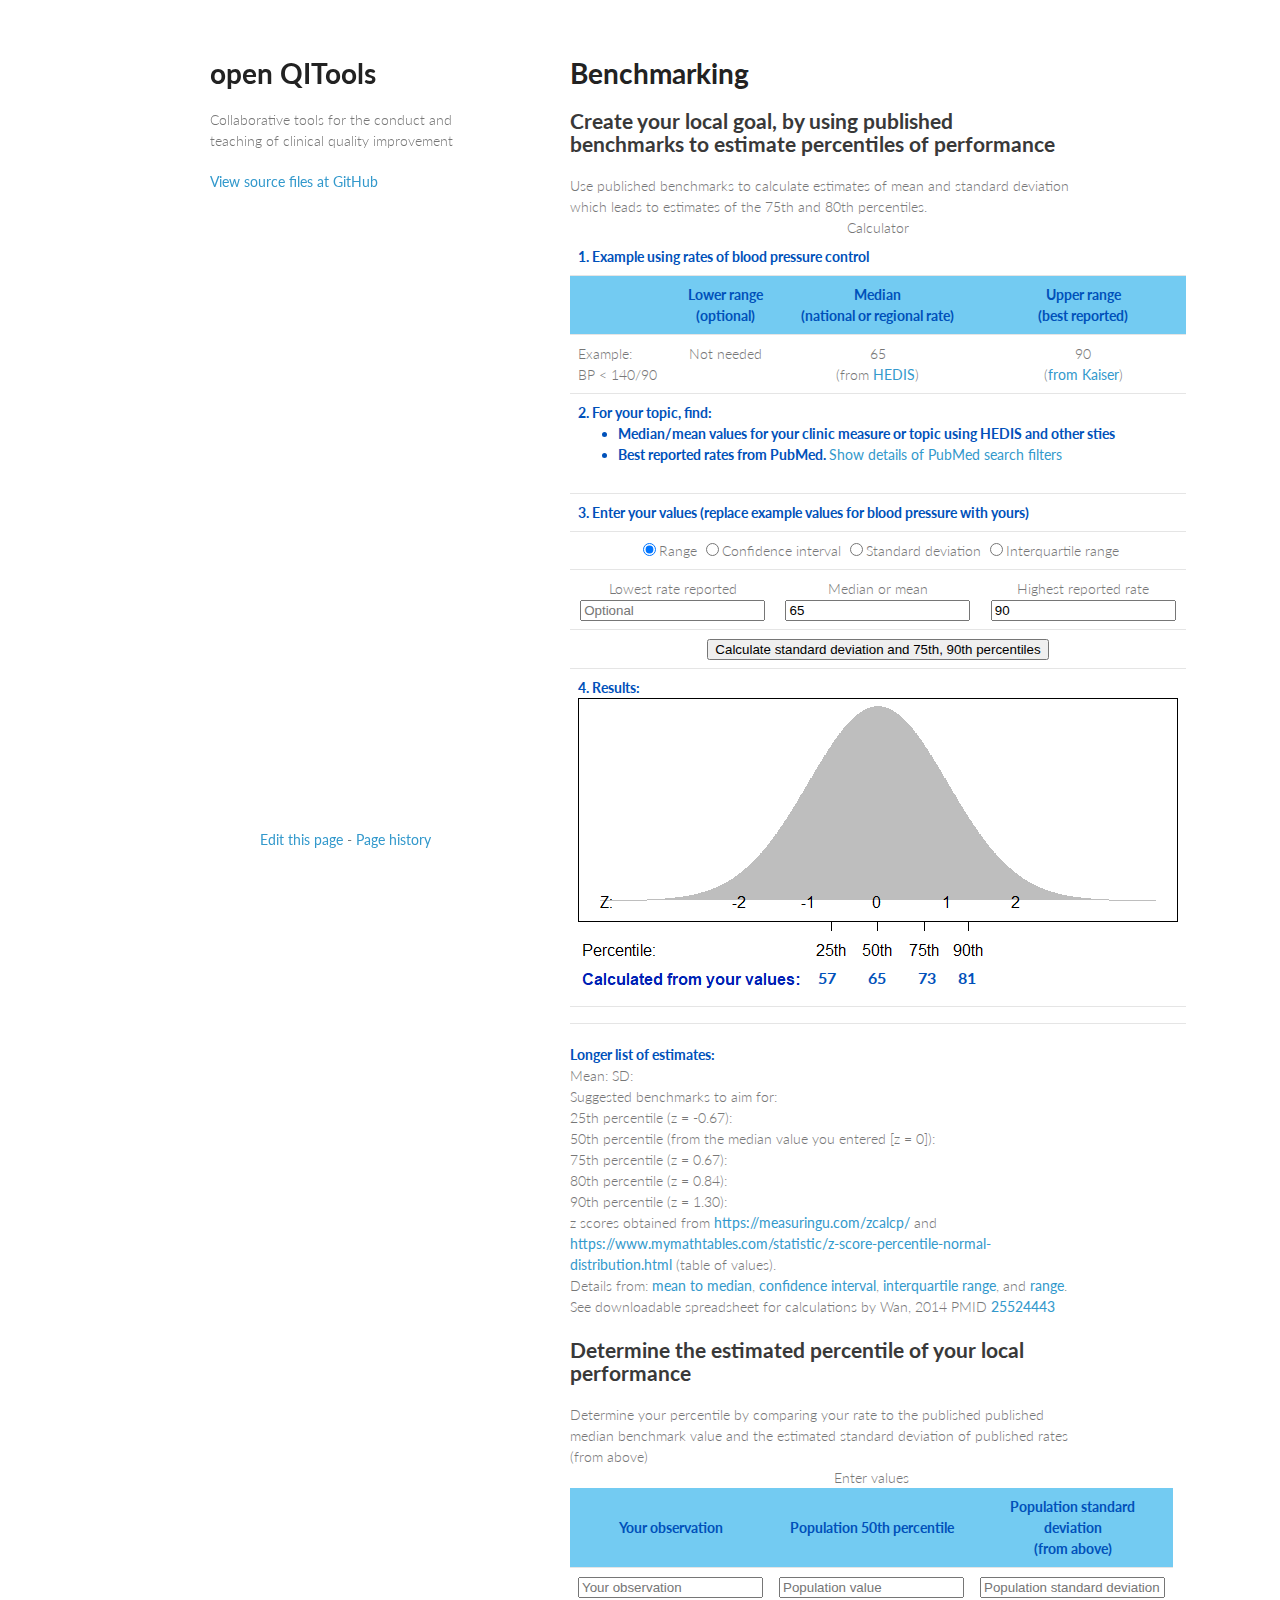
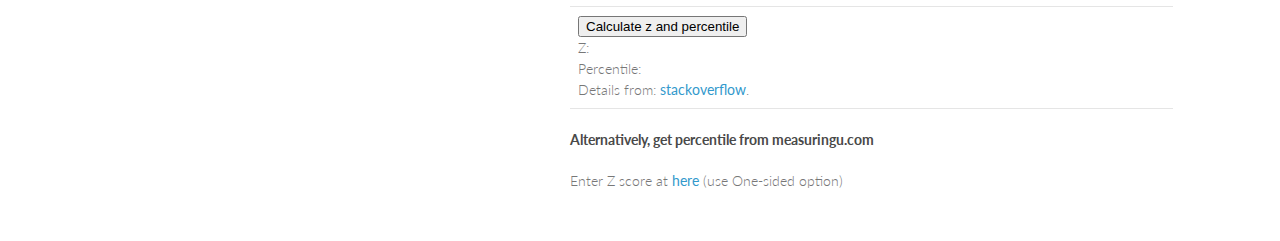
==== benchmarking/index.html @ ed257866 "percentile when z < 0" ====
<!doctype html>
<html>
  <head>
    <meta charset="utf-8">
    <meta http-equiv="X-UA-Compatible" content="chrome=1">
    <title>open QITools</title>

    <link rel="stylesheet" href="http://qitools.github.io/stylesheets/styles.css">
    <link rel="stylesheet" href="http://qitools.github.io/stylesheets/pygment_trac.css">
    <meta name="viewport" content="width=device-width, initial-scale=1, user-scalable=no">
<style>
table {
  border-collapse: collapse;
  width: 100%;
}
th, td {
  text-align: left;
  padding: 8px;
}
th {
  background-color: #73cbf2;
  color: #0051ba;
  text-align: center;
}
.center{
  text-align: center;
  vertical-align: top;
}
</style>
    <!--[if lt IE 9]>
    <script src="//html5shiv.googlecode.com/svn/trunk/html5.js"></script>
    <![endif]-->
<!-- jquery -->
<script src="https://ajax.googleapis.com/ajax/libs/jquery/3.4.1/jquery.min.js"></script>
<script>
	function toggle(itemno) {
		document.getElementById(itemno).style.display = (document.getElementById(itemno).style.display == "none" ) ? "" : "none";
		}

	$(document).ready(function(){

	// From: https://stackoverflow.com/questions/33087520/javascript-possible-to-get-percentile-by-given-z-score-calculating-quantile
	function GetZPercent(z) {

	  // z == number of standard deviations from the mean

	  // if z is greater than 6.5 standard deviations from the mean the
	  // number of significant digits will be outside of a reasonable range

	  if (z < -6.5) {
	    return 0.0;
	  }

	  if (z > 6.5) {
	    return 1.0;
	  }

	  var factK = 1;
	  var sum = 0;
	  var term = 1;
	  var k = 0;
	  var loopStop = Math.exp(-23);

	  while(Math.abs(term) > loopStop) {
	    term = .3989422804 * Math.pow(-1,k) * Math.pow(z,k) / (2 * k + 1) / Math.pow(2,k) * Math.pow(z,k+1) / factK;
	    sum += term;
	    k++;
	    factK *= k;
	  }

	  sum += 0.5;
		
	}
	if (z < 0){sum = 0.5 - sum; // Added 08/03/2020 // moved from above 10/09/2020
	return sum;
	}
 //button handlers
  $("#bttncalculate2").on("click", function(e){
    e.preventDefault();
	var mean = parseFloat($("#mean").val());
	var median = parseFloat($("#median").val());
	var lower = parseFloat($("#lower").val());
	var upper = parseFloat($("#upper").val());
	var width = Math.abs(upper - lower);
	var quantileupper = 0;
	var se = 0;
	var sd = 0;
	var subjects = parseFloat($("#subjects").val());
	if ($("#ci").is(':checked')){
		mean = parseFloat($("#mean").val())
		median = mean;
		se = width/2/1.96 //Chinn, 2000 PMID 11113947
		sd = se;
		//sd = se * Math.sqrt(subjects)  //Varies with sample size
		}
	if ($("#sd").is(':checked')){
		mean = parseFloat($("#mean").val())
		sd = Math.abs(parseFloat($("#sd_input").val()));
		}
	if ($("#iqr").is(':checked')){
		sd = width/1.35;
		}
	if ($("#range").is(':checked')){
		sd = width/4;
		if (isNaN(lower)){
			quantileupper = Math.abs(upper - median);
			sd = quantileupper/2;}
			if (median - quantileupper < 0){sd = quantileupper/3;}
		}
	if ($("#median").val() != ''){
		if ($("#median").val()      != '' && $("#range").is(':checked')){
			// Range
			// Hozo, 2005 PMID 15840177: equation 4
			var mean = (parseFloat($("#lower").val()) + 2*median + parseFloat($("#upper").val()) )/4 + (parseFloat($("#lower").val()) - 2*median + parseFloat($("#upper").val()) )/(4*subjects)
			$("#answer_mean").html(mean.toFixed(2).toString());
			}
		else if ($("#median").val() != '' && $("#iqr").is(':checked')){
			// IQR
			// Wan, 2014 PMID 25524443: equation 14
			var mean = (parseFloat($("#lower").val()) + median + parseFloat($("#upper").val()) )/3
			$("#answer_mean").html(mean.toFixed(2).toString());
			}
		else if ($("#median").val() != '' && $("#sd").is(':checked')){
			// SD
			$("#answer_mean").html('NA');
			}
		else	{
			// CI
//			alert('Select Range and enter values for the range in order to convert the median to a mean.')
			}
		}
		$("#answer_mean").html(mean.toFixed(2).toString());
    	$("#answer_sd").html(sd.toFixed(2).toString());
		if (median - quantileupper < 0){
	    	$("#answer_sd").append(' (adjusted for asymmetry)');
		}
		twentyfifth = median - 0.67 * sd;
		seventyfifth = median + 0.67 * sd;
		eightieth    = median + 0.84 * sd;
	  	ninetieth    = median + 1.30 * sd;
    	//$("#fiftieth").html($("#median").val());
    	$("#twentyfifth").html(twentyfifth.toFixed(1).toString());
    	$("#fiftieth").html(median.toFixed(2).toString());
    	$("#seventyfifth").html(seventyfifth.toFixed(1).toString());
    	$("#eightieth").html(eightieth.toFixed(1).toString());
    	$("#ninetieth").html(ninetieth.toFixed(1).toString());
    	<!-- $("#25th").html(twentyfifth.toFixed(1).toString()); -->
    	$("#50th").html(median.toFixed(1).toString());
    	$("#75th").html(seventyfifth.toFixed(1).toString());
    	$("#90th").html(ninetieth.toFixed(1).toString());
  });
  $("#bttncalculate3").on("click", function(e){
    e.preventDefault();
	//var Z = Math.abs(parseFloat($("#yourobservation").val()) - parseFloat($("#populationvalue").val()) ) / parseFloat($("#populationsigma").val());
	var Z = (parseFloat($("#yourobservation").val()) - parseFloat($("#populationvalue").val()) ) / parseFloat($("#populationsigma").val()); //added 08/03/2020
    	$("#answer_Z").html(Z.toFixed(2).toString());
	var P = GetZPercent(Z);
    	$("#answer_P").html(P.toFixed(2).toString());
	});
  $("#ci").click(function(){
    $("#mean").show();
	$("#median").hide();
    $("#lower").show();
    $("#subjects").show();
    $("#upper").show();
	$("#sd_input").hide();
  });
  $("#sd").click(function(){
    $("#mean").show();
	$("#median").hide();
    $("#lower").hide();
    $("#subjects").hide();
    $("#upper").hide();
	$("#sd_input").show();
  });
  $("#iqr").click(function(){
    $("#mean").hide();
	$("#median").show();
    $("#lower").show();
    $("#subjects").hide();
    $("#upper").show();
	$("#sd_input").hide();
  });
  $("#range").click(function(){
    $("#mean").hide();
	$("#median").show();
    $("#lower").show();
    $("#subjects").hide();
    $("#upper").show();
	$("#sd_input").hide();
  });
});
</script>

</head>
  <body>
    <div class="wrapper">
      <header>
        <h1>open QITools</h1>
        <p>Collaborative tools for the conduct and teaching of clinical quality improvement</p>


        <p class="view"><a href="https://github.com/qitools">View source files at GitHub</a></p>

      </header>
      <section>
        <h1>
<a id="welcome-to-github-pages" class="anchor" href="#welcome-to-github-pages" aria-hidden="true"><span class="octicon octicon-link"></span></a>Benchmarking</h2>
	      <h2>Create your local goal, by using published benchmarks to estimate percentiles of performance</h3>
	      <div>Use published benchmarks to calculate estimates of mean and standard deviation which leads to estimates of the 75th and 80th percentiles.</div>
<form>
	<table style="width:600px">
		<caption>Calculator</caption>
		<tr><td align="center" colspan="4" style="text-align: left;color: #0051ba;font-weight:bold">1. Example using rates of blood pressure control</td></tr>
		<tr><th>&nbsp;</th><th>Lower range<br/>(optional)</td><th>Median<br/>(national or regional rate)</th><th>Upper range<br/>(best reported)</th></tr>
		<tr><td>Example:<br/>BP &lt; 140/90</td><td class="center">Not needed</td><td class="center">65<br/>(from <a href="https://www.ncqa.org/hedis/measures/controlling-high-blood-pressure/">HEDIS</a>)</td><td class="center">90<br/>(<a href="http://pubmed.gov/26939059">from Kaiser</a>)</td></tr>
		<tr><td align="center" colspan="4" style="text-align: left;color: #0051ba;font-weight:bold">2. For your topic, find:
			<ul><li>Median/mean values for your clinic measure or topic using HEDIS and other sties</li>
				<li>
						
						
					<div id="pubmed-filtersshowdetails" style="display:block">Best reported rates from PubMed. 
					<a href="javascript:DivName='pubmed-filters';toggle(DivName);toggle(DivName+'showdetails');toggle(DivName+'hidedetails')">Show details of PubMed search filters</a>
					<noscript><div>(This link toggles display of PubMed filters details)</div></noscript>
					</div>
					<div id="pubmed-filtershidedetails" style="display:none">Best reported rates from PubMed. 
					<a href="javascript:DivName='pubmed-filters';toggle(DivName);toggle(DivName+'showdetails');toggle(DivName+'hidedetails')">Hide details of PubMed search filters</a>
					<noscript><div>(This link toggles display of help details)</div></noscript>
					</div>
					<div id="pubmed-filters" style="display:none;width:550px;border:2px solid red;box-shadow: 15px 15px 10px #888888;">
					<ol>
						<li>Suggested filter based on (<a href="http://pubmed.gov/21806808,20671080" target=_blank>Wilczynski 2010; Hempel, 2011</a>)<img src="http://sumsearch.org/images/external.png" alt="Opens link in new window" />. This example searches for benchmarks for hypertension from Kaiser Permanente.
							<ul>
								<li>(Health Services Administration[major] OR quality) AND (improv* OR enhance* OR increase*) AND (intervention* OR initiative* OR strategy* OR program* OR Process* OR strateg* OR implement*) <br/>AND <br/>(hypertension[title] OR hypertension[major]) <br/>AND <br/>Kaiser[title/abstract]</li>
								<li><a href="https://pubmed.ncbi.nlm.nih.gov/?term=Kaiser[title/abstract]+AND+(hypertension%5Btitle%5D+OR+hypertension%5Bmajor%5D)+AND+(Health+Services+Administration%5Bmajor%5D+OR+quality)+AND+(improv*+OR+enhance*+OR+increase*)+AND+(intervention*+OR+initiative*+OR+strategy*+OR+program*+OR+Process*+OR+strateg*+OR+implement*)" target=_blank>Search this example at PubMed</a><img src="http://sumsearch.org/images/external.png" alt="Opens link in new window" />
								<ul>If insufficient results, consider
									<li>Removing the title/abstract constraint for the institution of interest, or</li>
									<li>Removing the institutional term completely</li></ul></li>
							</ul>
						</li>
					</ol>
					</div>
				
				</li></ul></td></tr>
		<tr><td align="center" colspan="4" style="text-align: left;color: #0051ba;font-weight:bold">3. Enter your values (replace example values for blood pressure with yours)</td></tr>
		<tr><td colspan="4" style="text-align: center;"><input id="range" name="type2" class="type3" type="radio" checked><label for="range">Range</label>&nbsp;<input id="ci" name="type2" class="type2" type="radio"><label for="ci">Confidence interval</label>&nbsp;<input id="sd" name="type2" class="type2" type="radio"><label for="sd">Standard deviation</label>&nbsp;<input id="iqr" name="type2" class="type2" type="radio"><label for="iqr">Interquartile range</label></td></tr>
		<tr>
			<td style="text-align: center;width;33%" colspan="2">Lowest rate reported<br/><input type="text" id="lower" placeholder="Optional"></td>
			<td style="text-align: center;width;33%">Median or mean<br/><input type="text" id="mean" placeholder="Mean" style="display:none;"><input type="text" id="median" value="65"></td>
			<td style="text-align: center;width;33%">Highest reported rate<br/><input type="text" id="upper" value="90"><input type="text" id="sd_input" placeholder="Standard deviation" style="display:none;"></td>
		</tr>
		<!--<tr><td colspan="4" class="center"><input type="text" id="subjects" placeholder="Number subjects in group" style="display:none;width: 200px;" /></td></tr>-->
		<tr><td colspan="4" class="center"><button id="bttncalculate2">Calculate standard deviation and 75th, 90th percentiles</button><br/>
		<tr>
		<td align="center" colspan="4" style="text-align: left;color: #0051ba;font-weight:bold">4. Results:<br/>
		<div class="container" style="position:relative;width:600px;height:300px;border:1">
			<img src="normal.png" alt="normal distribution" style=""/>
		<div id="25th" style="bottom:8px;left:240px;width:20px;position:absolute;font-weight:bold;font-size:16px">57</div>
		<div id="50th" style="bottom:8px;left:290px;width:20px;position:absolute;font-weight:bold;font-size:16px">65</div>
		<div id="75th" style="bottom:8px;left:340px;width:20px;position:absolute;font-weight:bold;font-size:16px">73</div>
		<div id="90th" style="bottom:8px;left:380px;width:20px;position:absolute;font-weight:bold;font-size:16px">81</div>
		</div>
		</td>
		</tr>
		<tr><td align="center" colspan="4" style="text-align: center;color: #0051ba;font-weight:bold"></td></tr>
		</td></tr>
	</table>
</form>
			<div style="color: #0051ba;font-weight:bold">Longer list of estimates:</div>
			Mean: <span id="answer_mean"></span> SD: <span id="answer_sd"></span><br/>
			Suggested benchmarks to aim for:<br/>
			25th percentile (z = -0.67): <span id="twentyfifth"></span><br/>
			50th percentile (from the median value you entered [z = 0]): <span id="fiftieth"></span><br/>
			75th percentile (z = 0.67): <span id="seventyfifth"></span><br/>
			80th percentile (z = 0.84): <span id="eightieth"></span><br/>
			90th percentile (z = 1.30): <span id="ninetieth"></span>
	    		<div>z scores obtained from <a href="https://measuringu.com/zcalcp/">https://measuringu.com/zcalcp/</a> and <a href="https://www.mymathtables.com/statistic/z-score-percentile-normal-distribution.html">https://www.mymathtables.com/statistic/z-score-percentile-normal-distribution.html</a> (table of values).</div>
			<div>Details from: <a href="http://pubmed.gov/25524443,15840177">mean to median</a>, <a href="http://pubmed.gov/11113947">confidence interval</a>, <a href="http://handbook-5-1.cochrane.org/chapter_7/7_7_3_5_mediansand_interquartile_ranges.htm">interquartile range</a>, and <a href="http://www.biomedcentral.com/1471-2288/5/13">range</a>. See downloadable spreadsheet for calculations by Wan, 2014 PMID <a href="https://www.ncbi.nlm.nih.gov/pmc/articles/PMC4383202/">25524443</a></div>
		<div>&nbsp;</div>



	  <h2>Determine the estimated percentile of your local performance</h2>
	  <div>Determine your percentile by comparing your rate to the published published median benchmark value and the estimated standard deviation of published rates (from above)</div>
<form>
	<table style="width:600px">
		<caption>Enter values</caption>
		<tr><th>Your observation</th><th>Population 50th percentile</th><th>Population standard deviation<br/>(from above)</th></tr>
		<tr><td><input type="text" id="yourobservation" placeholder="Your observation"/></td><td><input type="text" id="populationvalue" placeholder="Population value"/></td><td><input type="text" id="populationsigma" placeholder="Population standard deviation"/></td></tr>
		<tr><td colspan="3"><button id="bttncalculate3">Calculate z and percentile</button><br/>
			Z: <span id="answer_Z"></span><br/>
			Percentile: <span id="answer_P"></span>
			<div>Details from: <a href="https://stackoverflow.com/questions/33087520/javascript-possible-to-get-percentile-by-given-z-score-calculating-quantile">stackoverflow</a>.</div>
		</td></tr>
	</table>
</form>
<h4>Alternatively, get percentile from measuringu.com</h4>
<div>Enter Z score at <a href="https://measuringu.com/pcalcz/">here</a> (use One-sided option)</div>
</section>

<footer>
	
<script>
//For gh-pages
//Page history and edit
var pagename = location.pathname.split('/').slice(-1);
if (pagename.length < 1){pagename = "index.html"}
document.write("<div style='text-align:center'><a href='https://github.com/qitools/qitools.github.io/edit/master" + location.pathname + "'>Edit this page</a> - <a href='https://github.com/qitools/qitools.github.io/commits/master" + location.pathname + "'>Page history</a></div>")
</script>
</footer>	      

    </div>

<!-- Global site tag (gtag.js) - Google Analytics -->
<script async src="https://www.googletagmanager.com/gtag/js?id=UA-172431488-1"></script>
<script>
  window.dataLayer = window.dataLayer || [];
  function gtag(){dataLayer.push(arguments);}
  gtag('js', new Date());

  gtag('config', 'UA-172431488-1');
</script>

  </body>
</html>
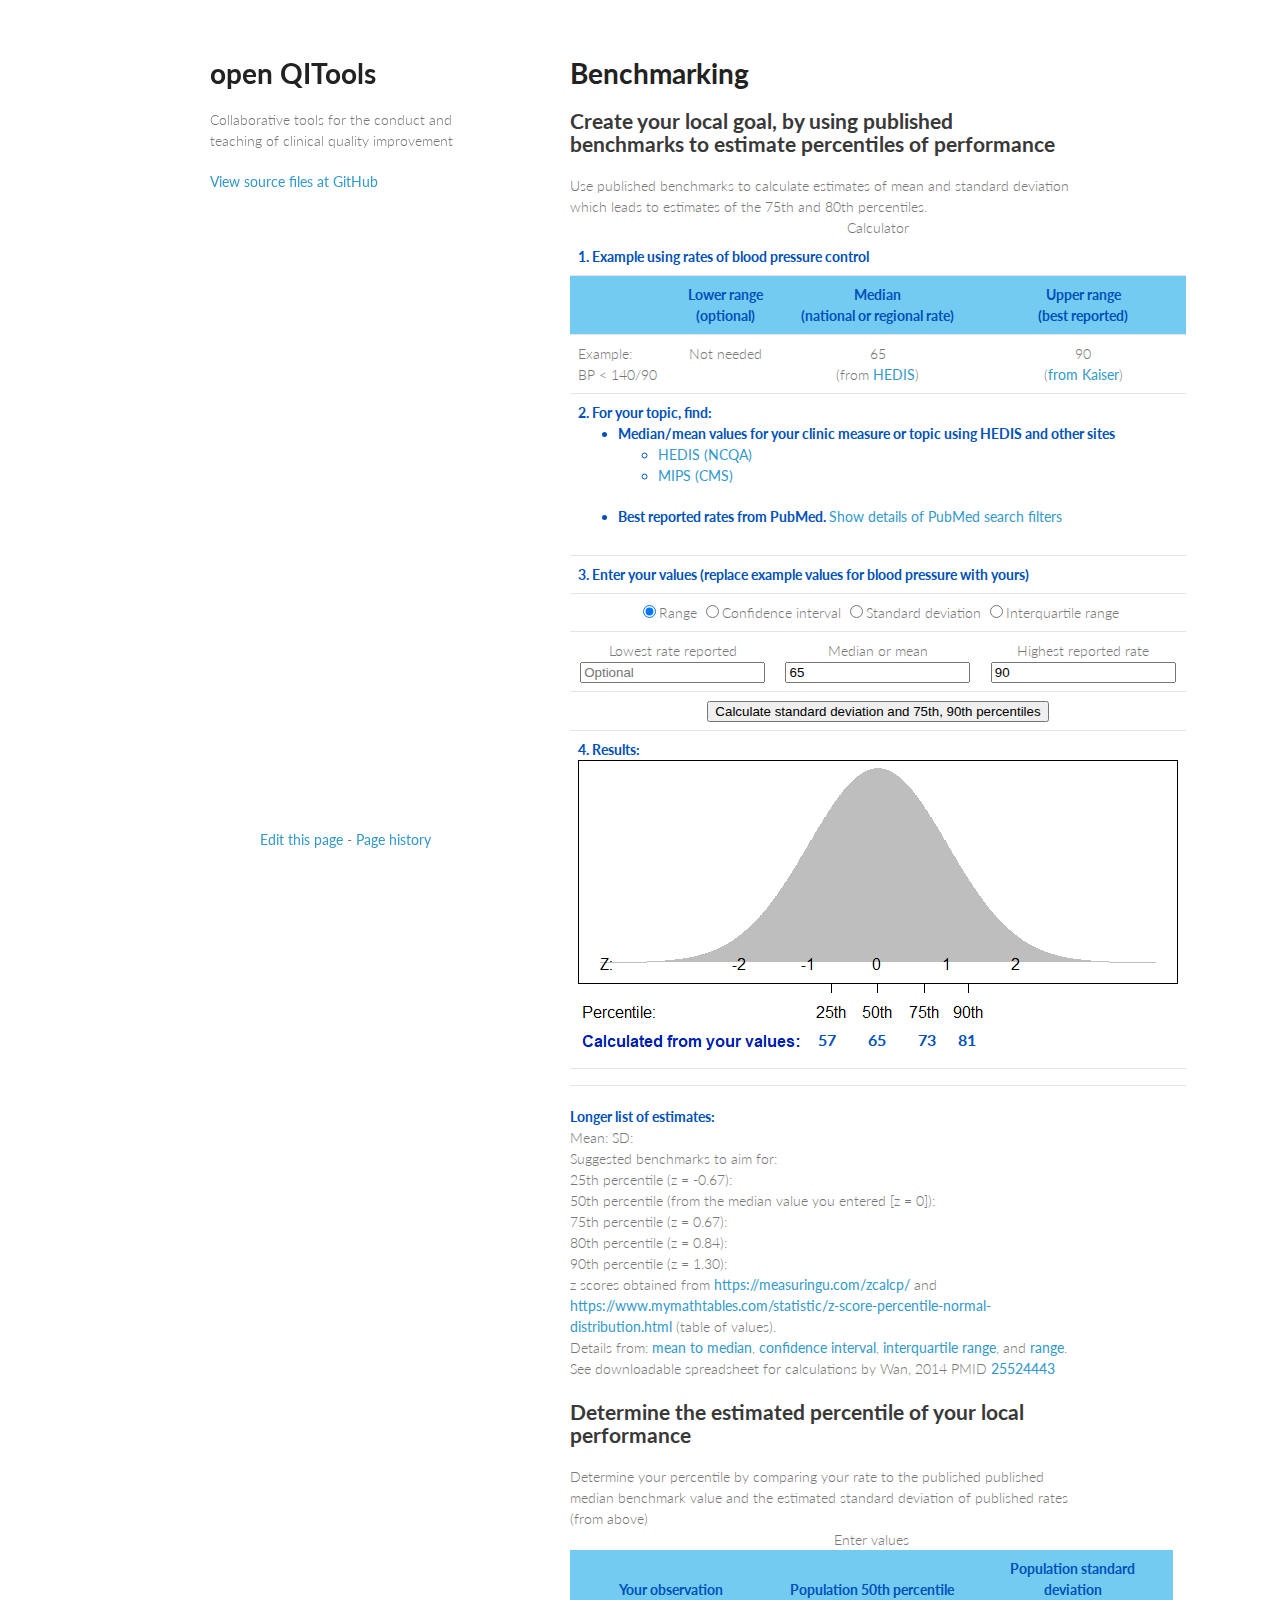
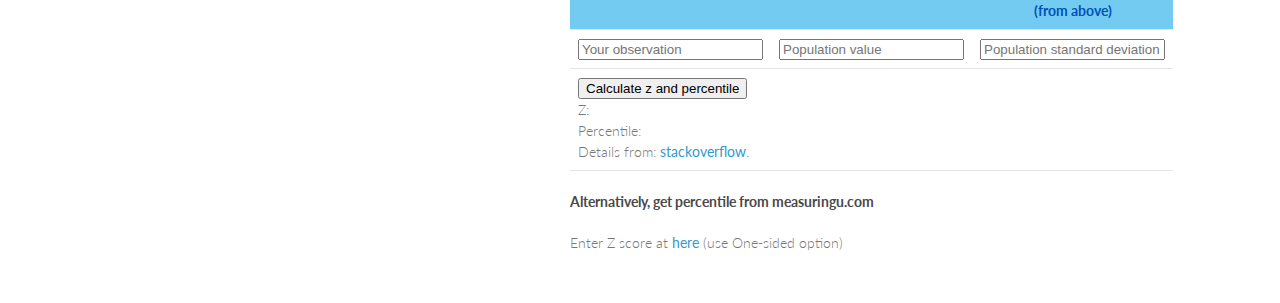
==== commit cdc6ece6: "Minor edits and misspelling" ====
--- a/benchmarking/index.html
+++ b/benchmarking/index.html
@@ -1,3 +1,4 @@
+
 <!doctype html>
 <html>
   <head>
@@ -70,9 +71,11 @@
 
 	  sum += 0.5;
 		
+	if (z < 0){
+		//alert('Percentile may be incorrect. Z= ' + z + "\r\nsum = " + sum); // Added 10/093/2020
+		//sum = 0.5 - sum; // Added 08/03/2020 # Removed 10/08/2020
 	}
-	if (z < 0){sum = 0.5 - sum; // Added 08/03/2020 // moved from above 10/09/2020
-	return sum;
+	  return sum;
 	}
  //button handlers
   $("#bttncalculate2").on("click", function(e){
@@ -215,7 +218,12 @@
 		<tr><th>&nbsp;</th><th>Lower range<br/>(optional)</td><th>Median<br/>(national or regional rate)</th><th>Upper range<br/>(best reported)</th></tr>
 		<tr><td>Example:<br/>BP &lt; 140/90</td><td class="center">Not needed</td><td class="center">65<br/>(from <a href="https://www.ncqa.org/hedis/measures/controlling-high-blood-pressure/">HEDIS</a>)</td><td class="center">90<br/>(<a href="http://pubmed.gov/26939059">from Kaiser</a>)</td></tr>
 		<tr><td align="center" colspan="4" style="text-align: left;color: #0051ba;font-weight:bold">2. For your topic, find:
-			<ul><li>Median/mean values for your clinic measure or topic using HEDIS and other sties</li>
+			<ul><li>Median/mean values for your clinic measure or topic using HEDIS and other sites
+				<ul>
+					<li><a href="https://www.ncqa.org/hedis/measures/">HEDIS (NCQA)</a></li>
+					<li><a href="https://qpp.cms.gov/mips/explore-measures">MIPS (CMS)</a></li>
+				</ul>
+				</li>
 				<li>
 						
 						
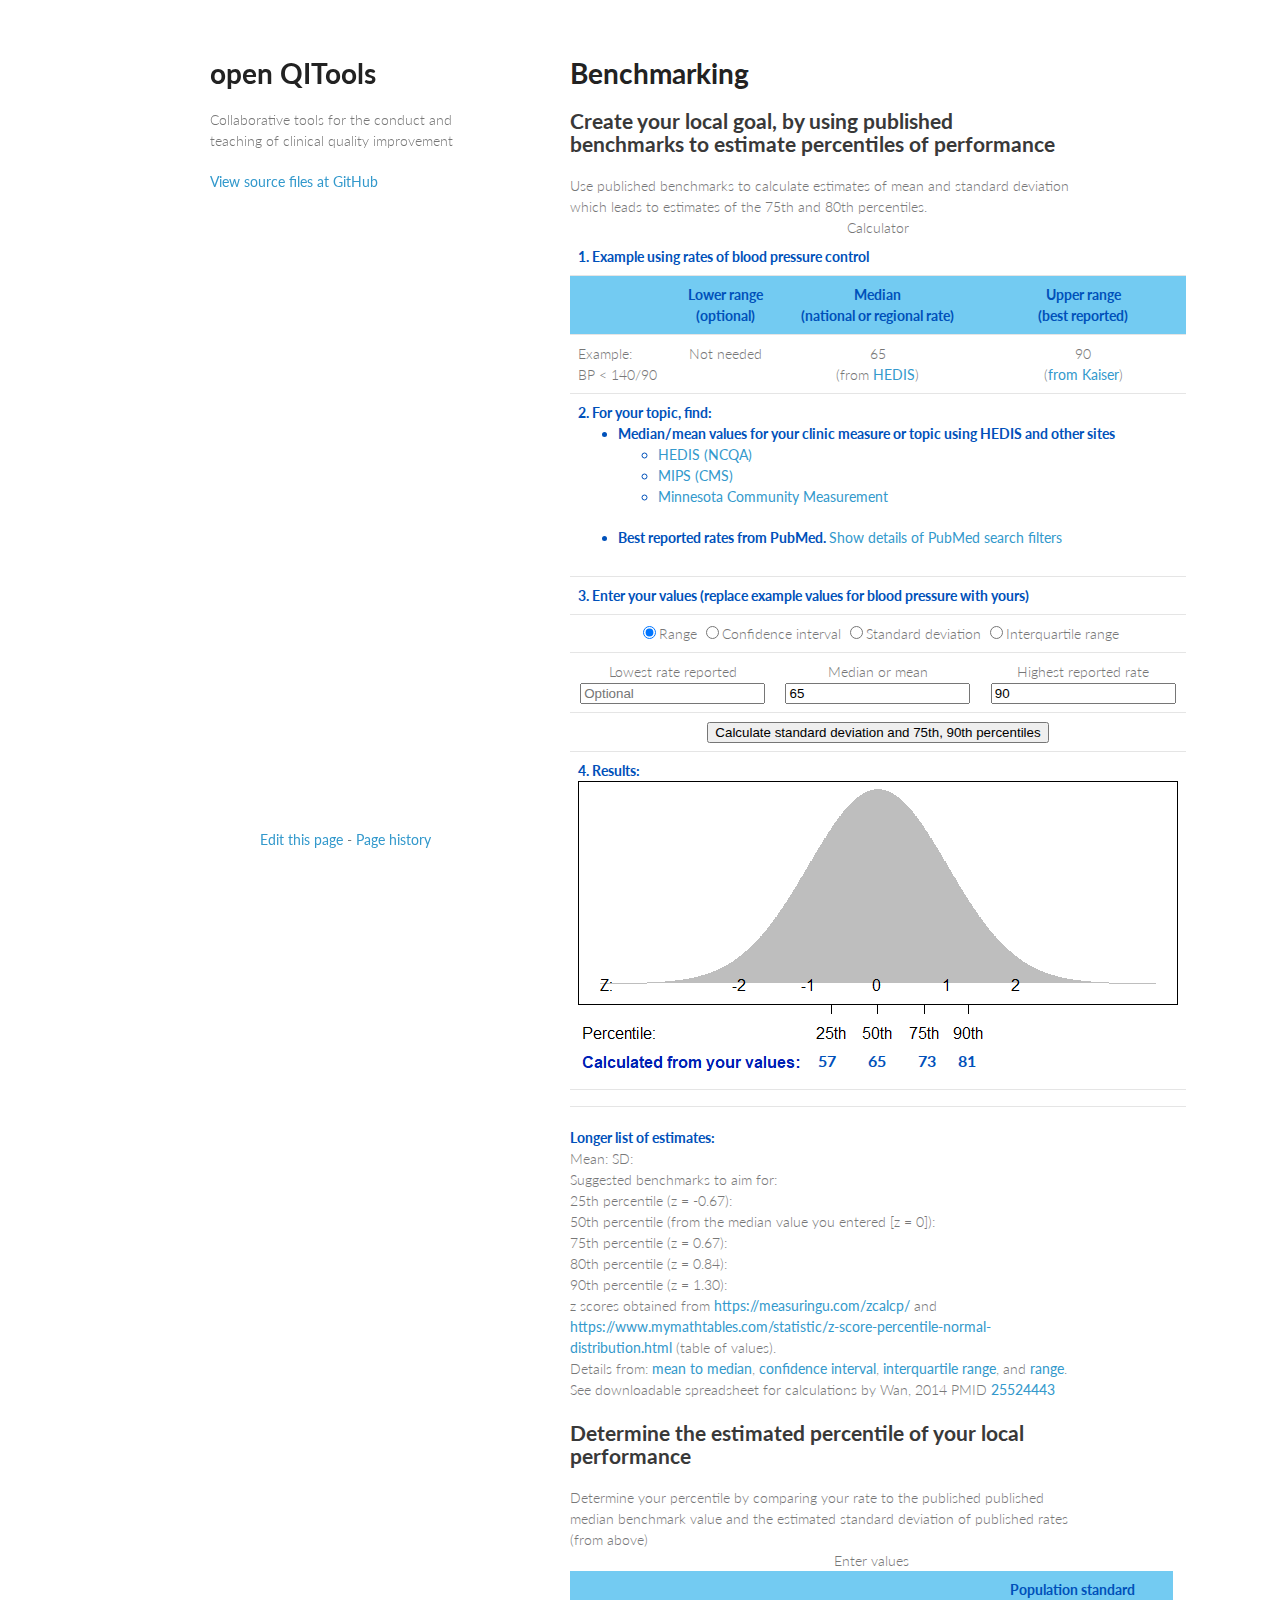
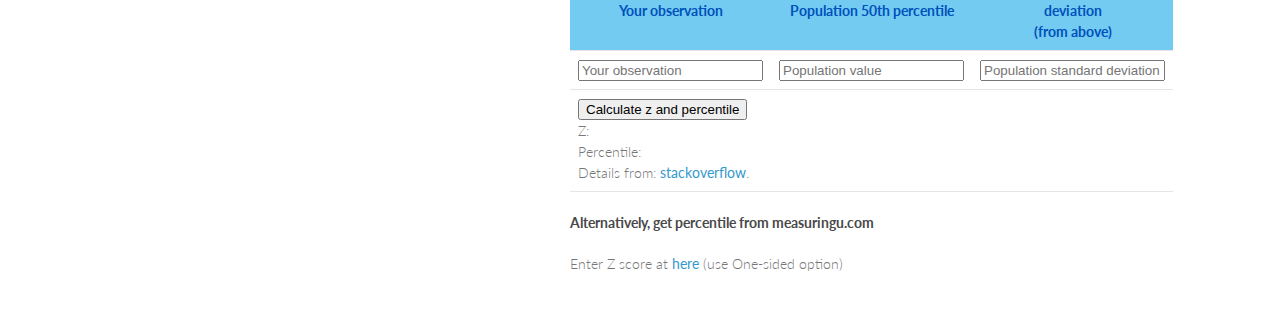
==== commit 1f60300b: "Added https://mncm.org/quality/" ====
--- a/benchmarking/index.html
+++ b/benchmarking/index.html
@@ -222,6 +222,7 @@
 				<ul>
 					<li><a href="https://www.ncqa.org/hedis/measures/">HEDIS (NCQA)</a></li>
 					<li><a href="https://qpp.cms.gov/mips/explore-measures">MIPS (CMS)</a></li>
+					<li><a href="https://mncm.org/quality/">Minnesota Community Measurement</a></li>
 				</ul>
 				</li>
 				<li>
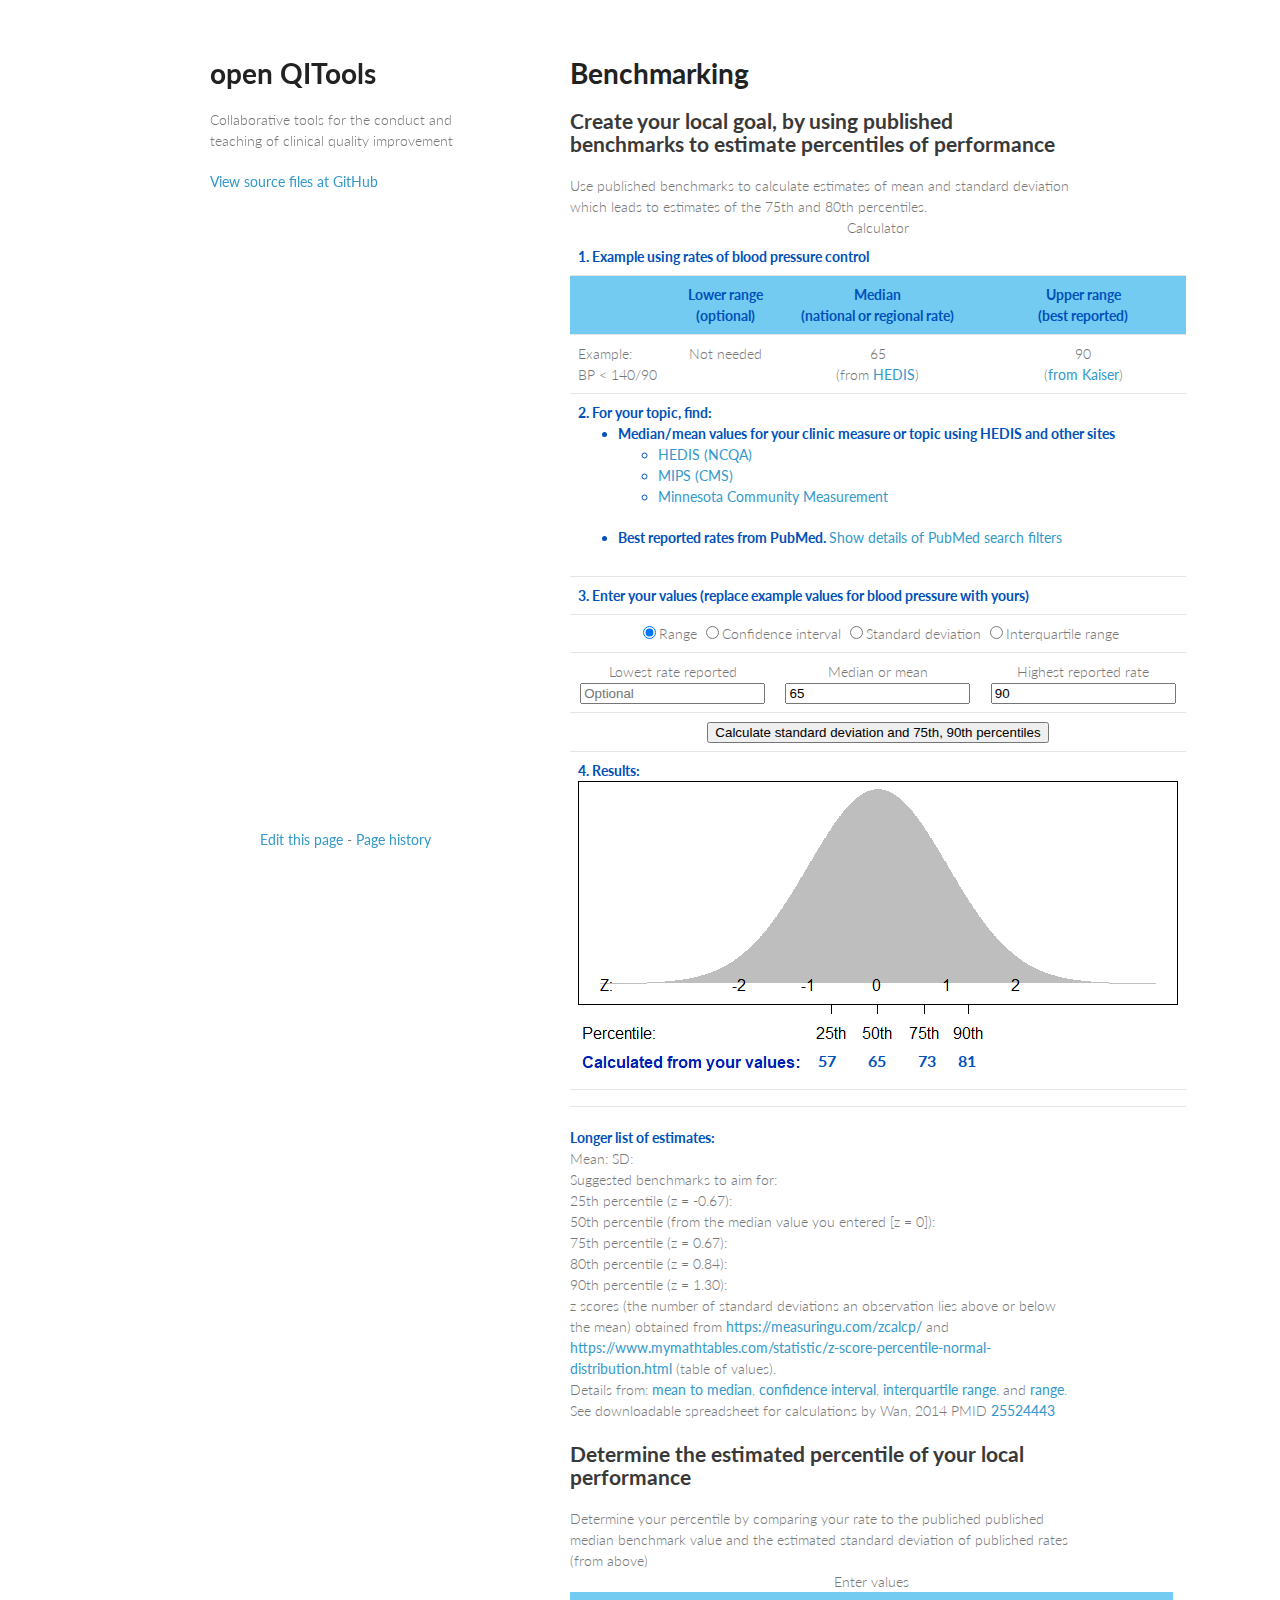
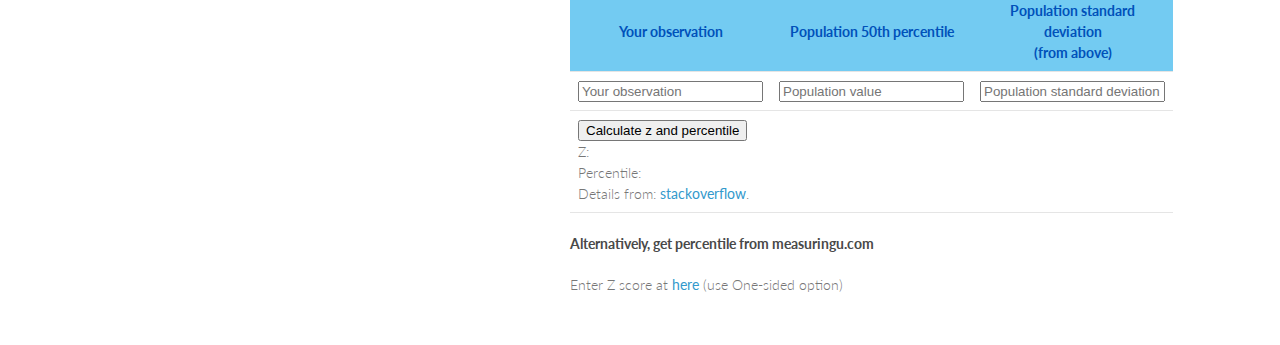
==== commit 0c2442b2: "Update index.html" ====
--- a/benchmarking/index.html
+++ b/benchmarking/index.html
@@ -283,7 +283,7 @@
 			75th percentile (z = 0.67): <span id="seventyfifth"></span><br/>
 			80th percentile (z = 0.84): <span id="eightieth"></span><br/>
 			90th percentile (z = 1.30): <span id="ninetieth"></span>
-	    		<div>z scores obtained from <a href="https://measuringu.com/zcalcp/">https://measuringu.com/zcalcp/</a> and <a href="https://www.mymathtables.com/statistic/z-score-percentile-normal-distribution.html">https://www.mymathtables.com/statistic/z-score-percentile-normal-distribution.html</a> (table of values).</div>
+	    		<div>z scores (the number of standard deviations an observation lies above or below the mean) obtained from <a href="https://measuringu.com/zcalcp/">https://measuringu.com/zcalcp/</a> and <a href="https://www.mymathtables.com/statistic/z-score-percentile-normal-distribution.html">https://www.mymathtables.com/statistic/z-score-percentile-normal-distribution.html</a> (table of values).</div>
 			<div>Details from: <a href="http://pubmed.gov/25524443,15840177">mean to median</a>, <a href="http://pubmed.gov/11113947">confidence interval</a>, <a href="http://handbook-5-1.cochrane.org/chapter_7/7_7_3_5_mediansand_interquartile_ranges.htm">interquartile range</a>, and <a href="http://www.biomedcentral.com/1471-2288/5/13">range</a>. See downloadable spreadsheet for calculations by Wan, 2014 PMID <a href="https://www.ncbi.nlm.nih.gov/pmc/articles/PMC4383202/">25524443</a></div>
 		<div>&nbsp;</div>
 
